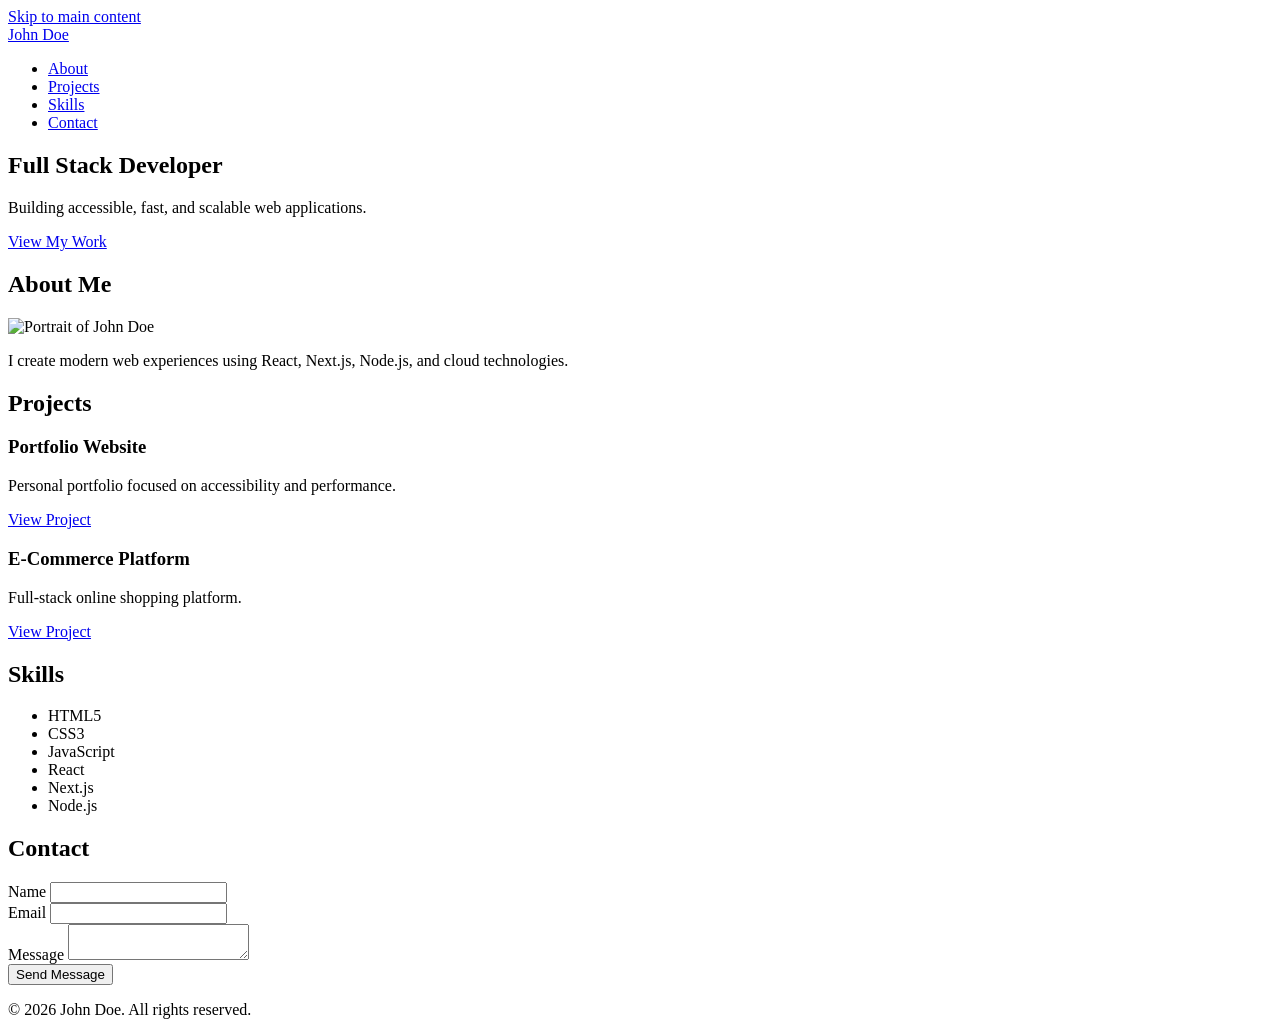
==== index.html @ a89cb79f "Create index.html for John Doe's portfolio This HTML file serves as a portfolio for John Doe, a Full" ====
<!DOCTYPE html>
<html lang="en">
<head>
    <meta charset="UTF-8">
    <meta
        name="viewport"
        content="width=device-width, initial-scale=1.0"
    >

    <title>John Doe | Full Stack Developer</title>

    <meta
        name="description"
        content="Portfolio of John Doe, Full Stack Developer specializing in modern web applications."
    >

    <link
        rel="canonical"
        href="https://johndoe.com/"
    >

    <!-- Open Graph -->
    <meta property="og:title" content="John Doe Portfolio">
    <meta property="og:description" content="Full Stack Developer Portfolio">
    <meta property="og:type" content="website">
    <meta property="og:url" content="https://johndoe.com/">

    <!-- Structured Data -->
    <script type="application/ld+json">
    {
      "@context":"https://schema.org",
      "@type":"Person",
      "name":"John Doe",
      "jobTitle":"Full Stack Developer",
      "url":"https://johndoe.com"
    }
    </script>
</head>

<body>

    <!-- Skip Link -->
    <a href="#main-content" class="skip-link">
        Skip to main content
    </a>

    <header>
        <div class="container">

            <a href="/" aria-label="Home">
                John Doe
            </a>

            <nav aria-label="Primary Navigation">
                <ul>
                    <li><a href="#about">About</a></li>
                    <li><a href="#projects">Projects</a></li>
                    <li><a href="#skills">Skills</a></li>
                    <li><a href="#contact">Contact</a></li>
                </ul>
            </nav>

        </div>
    </header>

    <main id="main-content">

        <!-- Hero -->
        <section aria-labelledby="hero-title">
            <h1 id="hero-title">
                Full Stack Developer
            </h1>

            <p>
                Building accessible, fast, and scalable web applications.
            </p>

            <a href="#projects">
                View My Work
            </a>
        </section>

        <!-- About -->
        <section id="about" aria-labelledby="about-title">
            <h2 id="about-title">About Me</h2>

            <img
                src="profile.jpg"
                alt="Portrait of John Doe"
                width="300"
                height="300"
            >

            <p>
                I create modern web experiences using React,
                Next.js, Node.js, and cloud technologies.
            </p>
        </section>

        <!-- Projects -->
        <section id="projects" aria-labelledby="projects-title">
            <h2 id="projects-title">Projects</h2>

            <article>
                <h3>Portfolio Website</h3>

                <p>
                    Personal portfolio focused on accessibility
                    and performance.
                </p>

                <a
                    href="https://example.com"
                    target="_blank"
                    rel="noopener noreferrer"
                    aria-label="View Portfolio Website project"
                >
                    View Project
                </a>
            </article>

            <article>
                <h3>E-Commerce Platform</h3>

                <p>
                    Full-stack online shopping platform.
                </p>

                <a
                    href="https://example.com"
                    target="_blank"
                    rel="noopener noreferrer"
                    aria-label="View E-Commerce Platform project"
                >
                    View Project
                </a>
            </article>
        </section>

        <!-- Skills -->
        <section id="skills" aria-labelledby="skills-title">
            <h2 id="skills-title">Skills</h2>

            <ul>
                <li>HTML5</li>
                <li>CSS3</li>
                <li>JavaScript</li>
                <li>React</li>
                <li>Next.js</li>
                <li>Node.js</li>
            </ul>
        </section>

        <!-- Contact -->
        <section id="contact" aria-labelledby="contact-title">
            <h2 id="contact-title">Contact</h2>

            <form>
                <div>
                    <label for="name">Name</label>
                    <input
                        id="name"
                        name="name"
                        type="text"
                        required
                    >
                </div>

                <div>
                    <label for="email">Email</label>
                    <input
                        id="email"
                        name="email"
                        type="email"
                        required
                    >
                </div>

                <div>
                    <label for="message">Message</label>
                    <textarea
                        id="message"
                        name="message"
                        required
                    ></textarea>
                </div>

                <button type="submit">
                    Send Message
                </button>
            </form>
        </section>

    </main>

    <footer>
        <p>
            © 2026 John Doe. All rights reserved.
        </p>
    </footer>

</body>
</html>
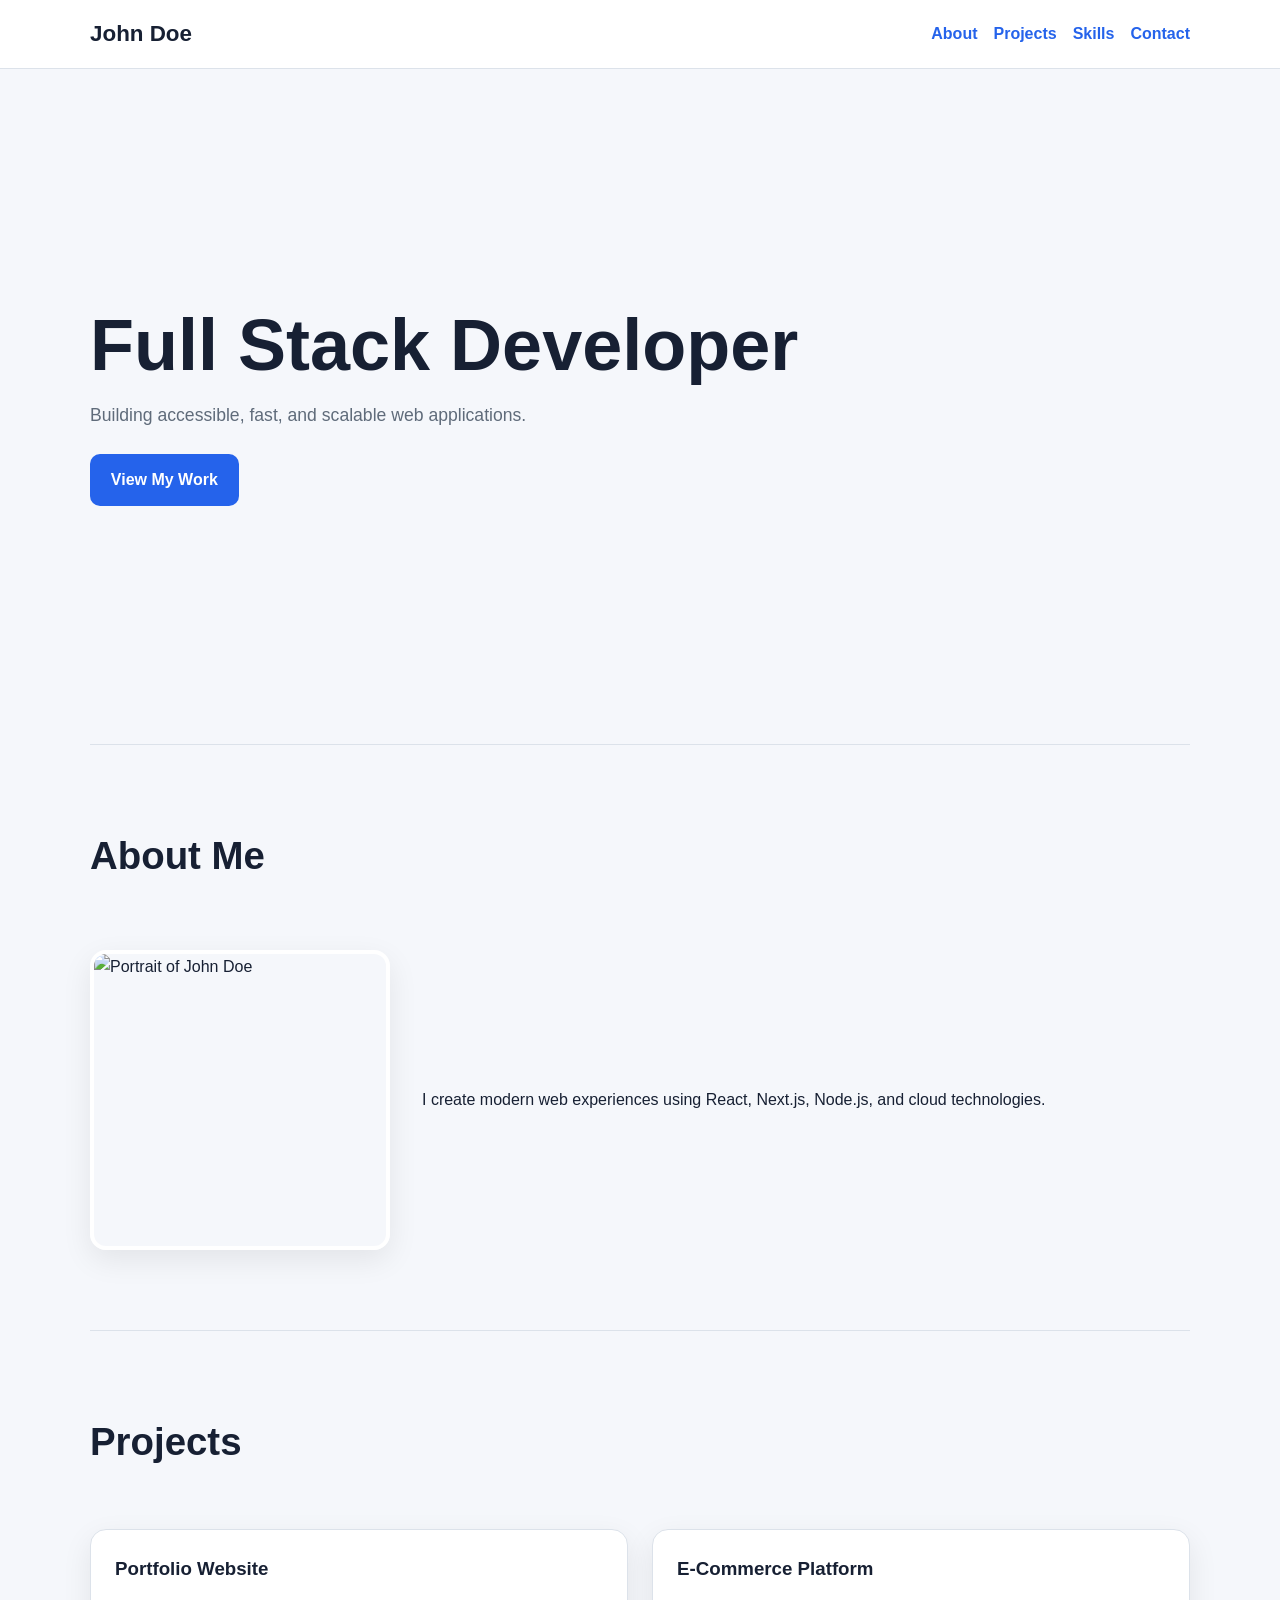
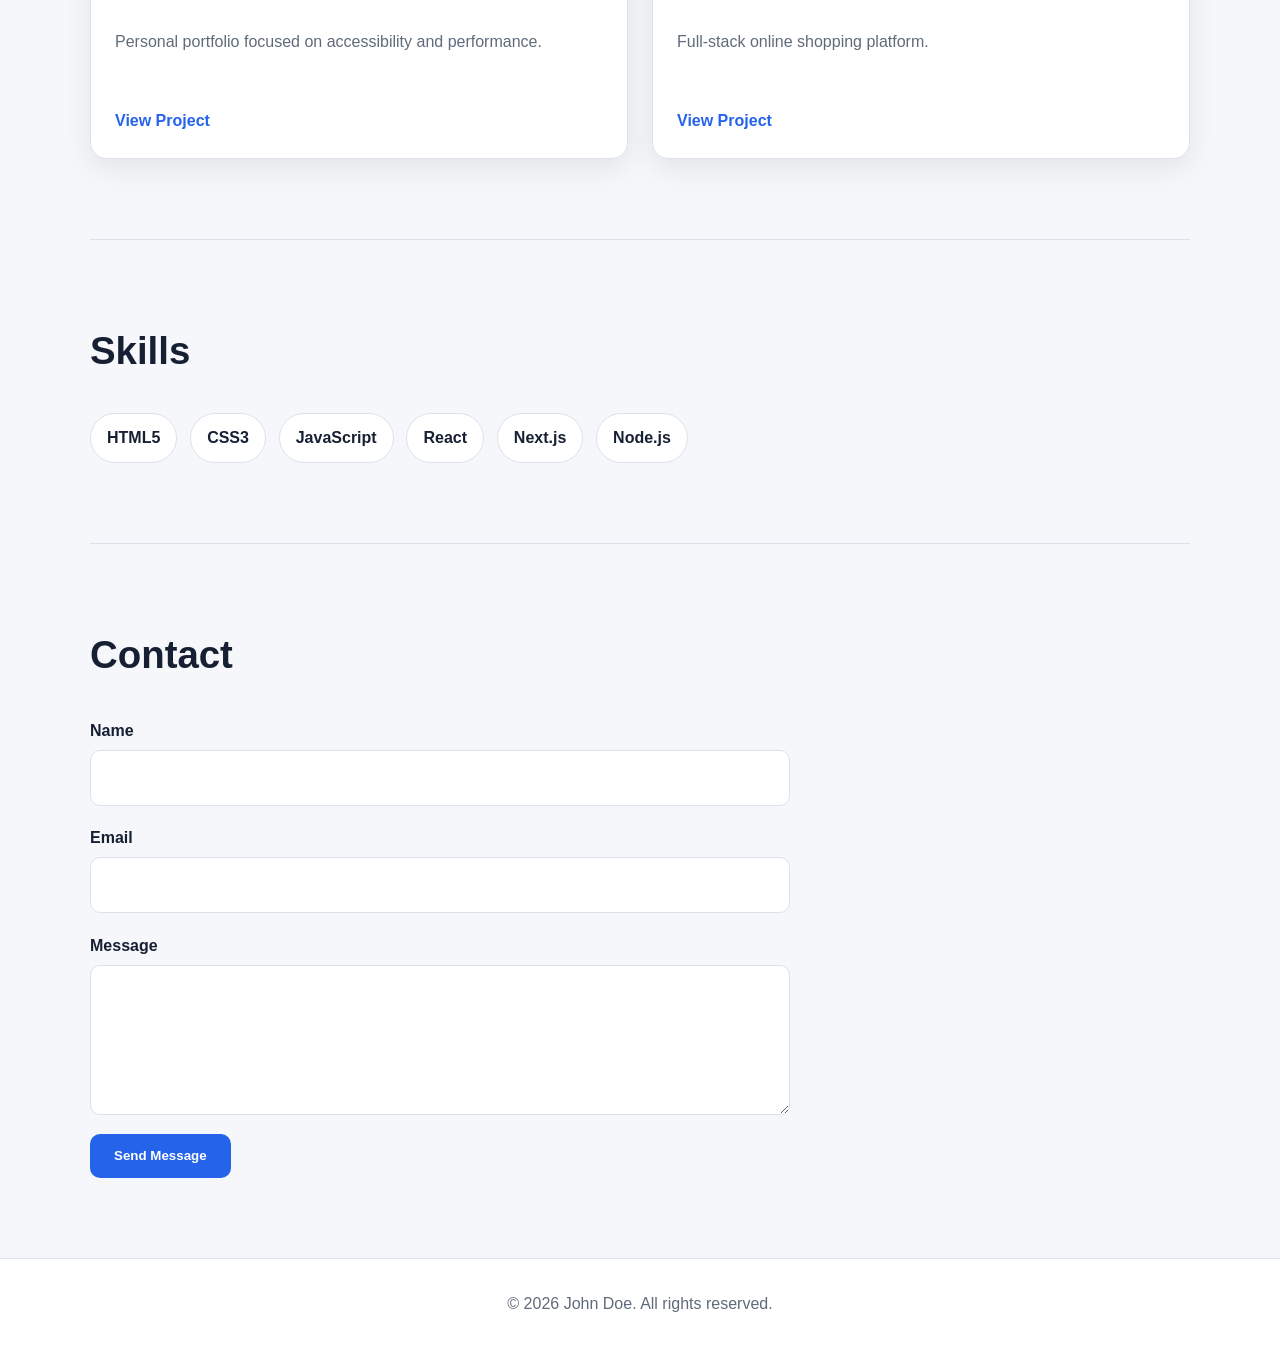
==== commit d631679f: "Fix HTML syntax for viewport meta tag" ====
--- a/index.html
+++ b/index.html
@@ -4,8 +4,8 @@
     <meta charset="UTF-8">
     <meta
         name="viewport"
-        content="width=device-width, initial-scale=1.0"
-    >
+        content="width=device-width, initial-scale=1.0">
+        <link rel="stylesheet" href="style.css">
 
     <title>John Doe | Full Stack Developer</title>
 
--- a/style.css
+++ b/style.css
@@ -0,0 +1,334 @@
+
+:root {
+    --bg-color: #f5f7fb;
+    --surface-color: #ffffff;
+    --text-color: #172033;
+    --muted-color: #5f6b7a;
+    --primary-color: #2563eb;
+    --primary-dark: #1d4ed8;
+    --border-color: #dce2ea;
+    --shadow: 0 10px 30px rgba(0, 0, 0, 0.08);
+    --radius: 16px;
+    --max-width: 1100px;
+}
+
+@media (prefers-color-scheme: dark) {
+    :root {
+        --bg-color: #0f172a;
+        --surface-color: #1e293b;
+        --text-color: #f1f5f9;
+        --muted-color: #cbd5e1;
+        --primary-color: #60a5fa;
+        --primary-dark: #93c5fd;
+        --border-color: #334155;
+        --shadow: 0 10px 30px rgba(0, 0, 0, 0.3);
+    }
+}
+
+* {
+    box-sizing: border-box;
+    margin: 0;
+    padding: 0;
+}
+
+html {
+    scroll-behavior: smooth;
+}
+
+body {
+    font-family: Arial, Helvetica, sans-serif;
+    background: var(--bg-color);
+    color: var(--text-color);
+    line-height: 1.6;
+}
+
+a {
+    color: var(--primary-color);
+    text-decoration: none;
+}
+
+a:hover {
+    color: var(--primary-dark);
+}
+
+img {
+    max-width: 100%;
+    height: auto;
+    display: block;
+}
+
+.container {
+    width: min(92%, var(--max-width));
+    margin-inline: auto;
+}
+
+.skip-link {
+    position: absolute;
+    left: -9999px;
+}
+
+.skip-link:focus {
+    left: 1rem;
+    top: 1rem;
+    background: var(--surface-color);
+    padding: 0.75rem 1rem;
+    z-index: 1000;
+}
+
+header {
+    background: var(--surface-color);
+    border-bottom: 1px solid var(--border-color);
+    position: sticky;
+    top: 0;
+    z-index: 100;
+}
+
+header .container {
+    width: min(92%, var(--max-width));
+    margin-inline: auto;
+
+    display: flex;
+    flex-direction: column;
+    align-items: center;
+    gap: 1rem;
+
+    padding: 1rem 0;
+}
+
+header > .container > a {
+    font-size: 1.4rem;
+    font-weight: 700;
+    color: var(--text-color);
+}
+
+nav ul {
+    list-style: none;
+    display: flex;
+    flex-wrap: wrap;
+    justify-content: center;
+    gap: 1rem;
+}
+
+nav a {
+    font-weight: 600;
+}
+
+main {
+    width: min(92%, var(--max-width));
+    margin-inline: auto;
+}
+
+main > section:first-child {
+    min-height: 70vh;
+
+    display: flex;
+    flex-direction: column;
+    justify-content: center;
+    align-items: flex-start;
+
+    padding: 5rem 0;
+}
+
+main > section:first-child h1 {
+    font-size: clamp(2.3rem, 8vw, 4.5rem);
+    line-height: 1.1;
+    margin-bottom: 1rem;
+}
+
+main > section:first-child p {
+    max-width: 650px;
+    color: var(--muted-color);
+    font-size: 1.1rem;
+    margin-bottom: 1.5rem;
+}
+
+main > section:first-child a {
+    display: inline-block;
+    background: var(--primary-color);
+    color: white;
+    padding: 0.85rem 1.3rem;
+    border-radius: 10px;
+    font-weight: 700;
+    transition: 0.3s;
+}
+
+main > section:first-child a:hover {
+    background: var(--primary-dark);
+    transform: translateY(-2px);
+}
+
+main > section:not(:first-child) {
+    padding: 5rem 0;
+    border-top: 1px solid var(--border-color);
+}
+
+h2 {
+    font-size: 2rem;
+    margin-bottom: 2rem;
+}
+
+h3 {
+    margin-bottom: 0.7rem;
+}
+
+#about {
+    display: grid;
+    grid-template-columns: 1fr;
+    gap: 2rem;
+}
+
+#about h2 {
+    grid-column: 1 / -1;
+}
+
+#about img {
+    width: 100%;
+    max-width: 300px;
+    border-radius: var(--radius);
+    box-shadow: var(--shadow);
+    border: 4px solid var(--surface-color);
+}
+
+#projects {
+    display: grid;
+    grid-template-columns: 1fr;
+    gap: 1.5rem;
+}
+
+#projects h2 {
+    grid-column: 1 / -1;
+}
+
+#projects article {
+    background: var(--surface-color);
+    border: 1px solid var(--border-color);
+    border-radius: var(--radius);
+    padding: 1.5rem;
+
+    display: flex;
+    flex-direction: column;
+    justify-content: space-between;
+
+    box-shadow: var(--shadow);
+    transition: transform 0.3s, box-shadow 0.3s;
+}
+
+#projects article:hover {
+    transform: translateY(-6px);
+}
+
+#projects article p {
+    color: var(--muted-color);
+    margin-bottom: 1.2rem;
+}
+
+#projects article a {
+    font-weight: 700;
+}
+#skills ul {
+    list-style: none;
+
+    display: flex;
+    flex-wrap: wrap;
+    gap: 0.8rem;
+}
+
+#skills li {
+    background: var(--surface-color);
+    border: 1px solid var(--border-color);
+    padding: 0.7rem 1rem;
+    border-radius: 999px;
+    font-weight: 600;
+}
+
+#contact form {
+    display: flex;
+    flex-direction: column;
+    gap: 1.2rem;
+    max-width: 700px;
+}
+
+#contact form div {
+    display: flex;
+    flex-direction: column;
+    gap: 0.4rem;
+}
+
+label {
+    font-weight: 700;
+}
+
+input,
+textarea {
+    width: 100%;
+    padding: 0.9rem;
+    border: 1px solid var(--border-color);
+    border-radius: 10px;
+    background: var(--surface-color);
+    color: var(--text-color);
+    font: inherit;
+}
+
+textarea {
+    min-height: 150px;
+    resize: vertical;
+}
+
+button {
+    width: fit-content;
+    border: none;
+    border-radius: 10px;
+    background: var(--primary-color);
+    color: white;
+    padding: 0.9rem 1.5rem;
+    font-weight: 700;
+    cursor: pointer;
+    transition: 0.3s;
+}
+
+button:hover {
+    background: var(--primary-dark);
+    transform: translateY(-2px);
+}
+footer {
+    text-align: center;
+    padding: 2rem;
+    background: var(--surface-color);
+    border-top: 1px solid var(--border-color);
+    color: var(--muted-color);
+}
+
+@media (min-width: 600px) {
+
+    header .container {
+        flex-direction: row;
+        justify-content: space-between;
+    }
+
+    #about {
+        grid-template-columns: 300px 1fr;
+        align-items: center;
+    }
+
+    #projects {
+        grid-template-columns: repeat(2, 1fr);
+    }
+}
+@media (min-width: 900px) {
+
+    main > section:first-child {
+        min-height: 75vh;
+    }
+
+    #projects {
+        grid-template-columns: repeat(2, 1fr);
+    }
+
+    #projects article {
+        min-height: 230px;
+    }
+
+    h2 {
+        font-size: 2.4rem;
+    }
+}
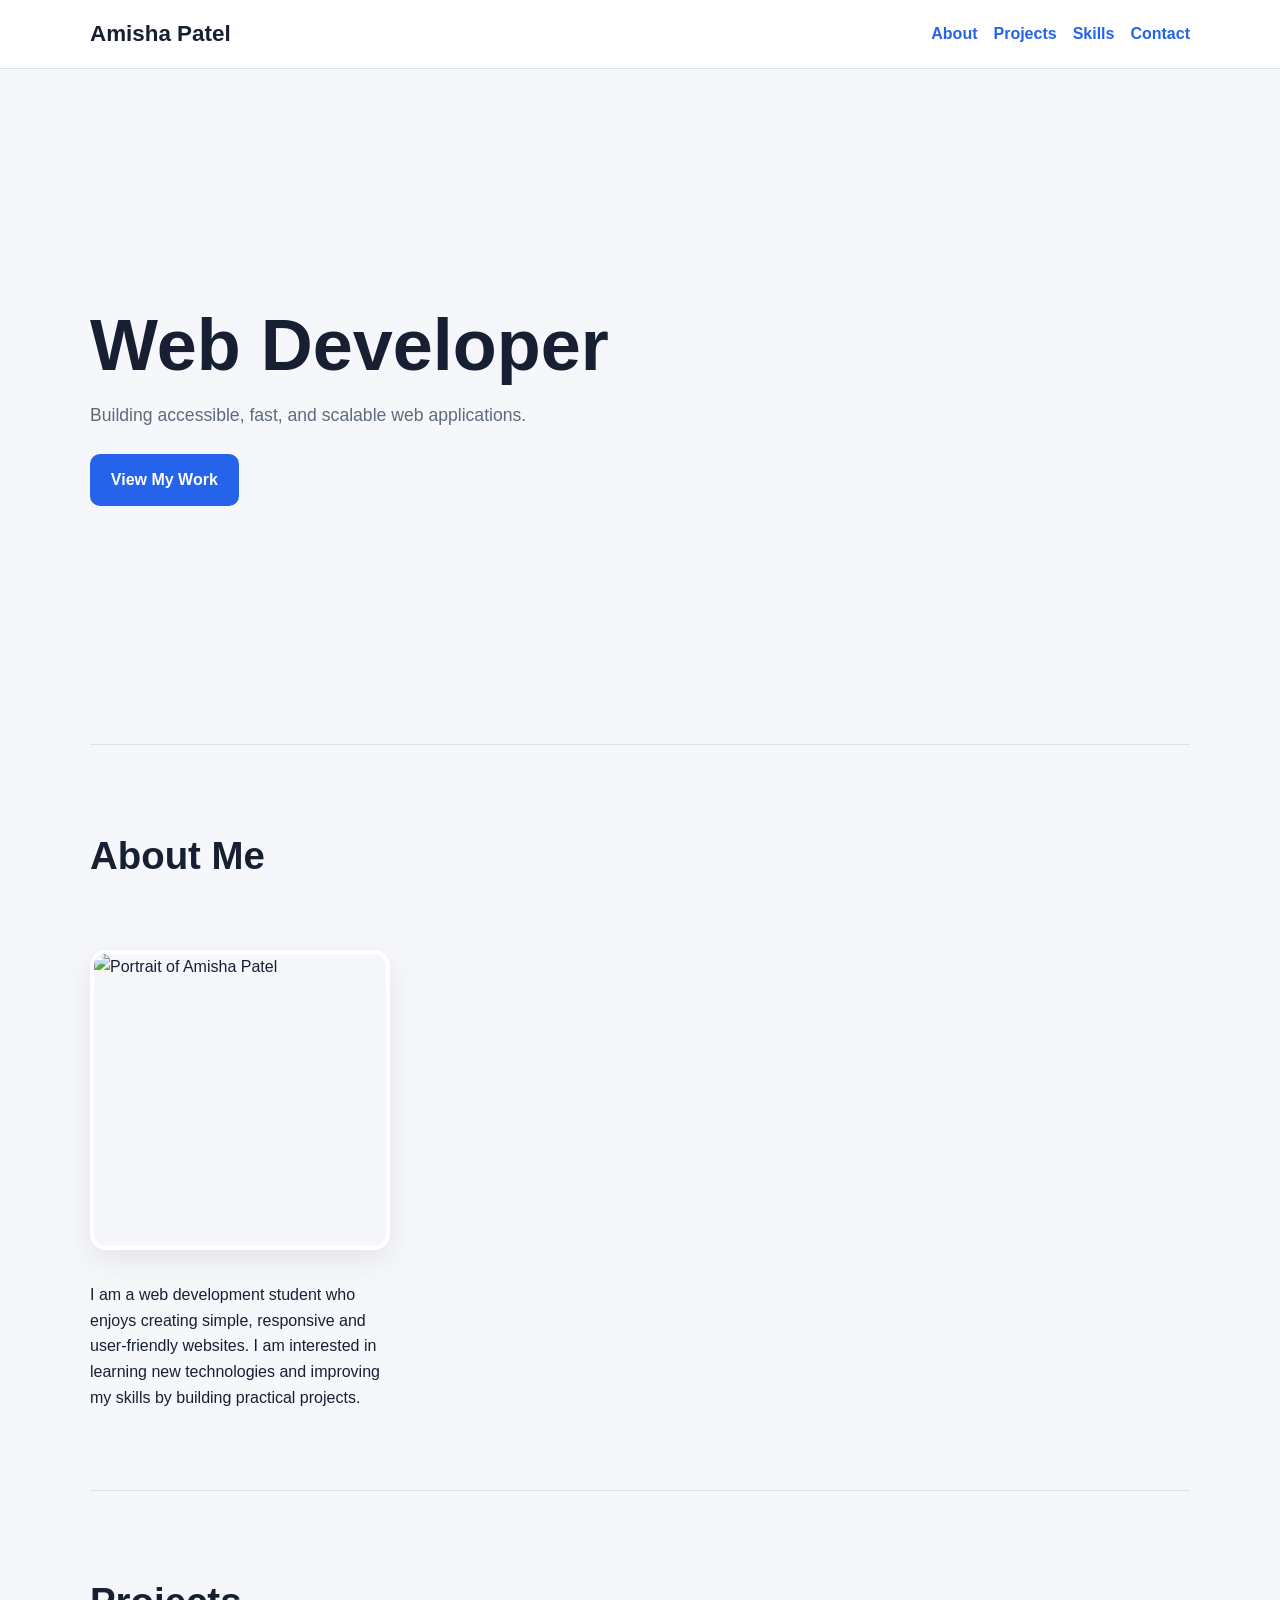
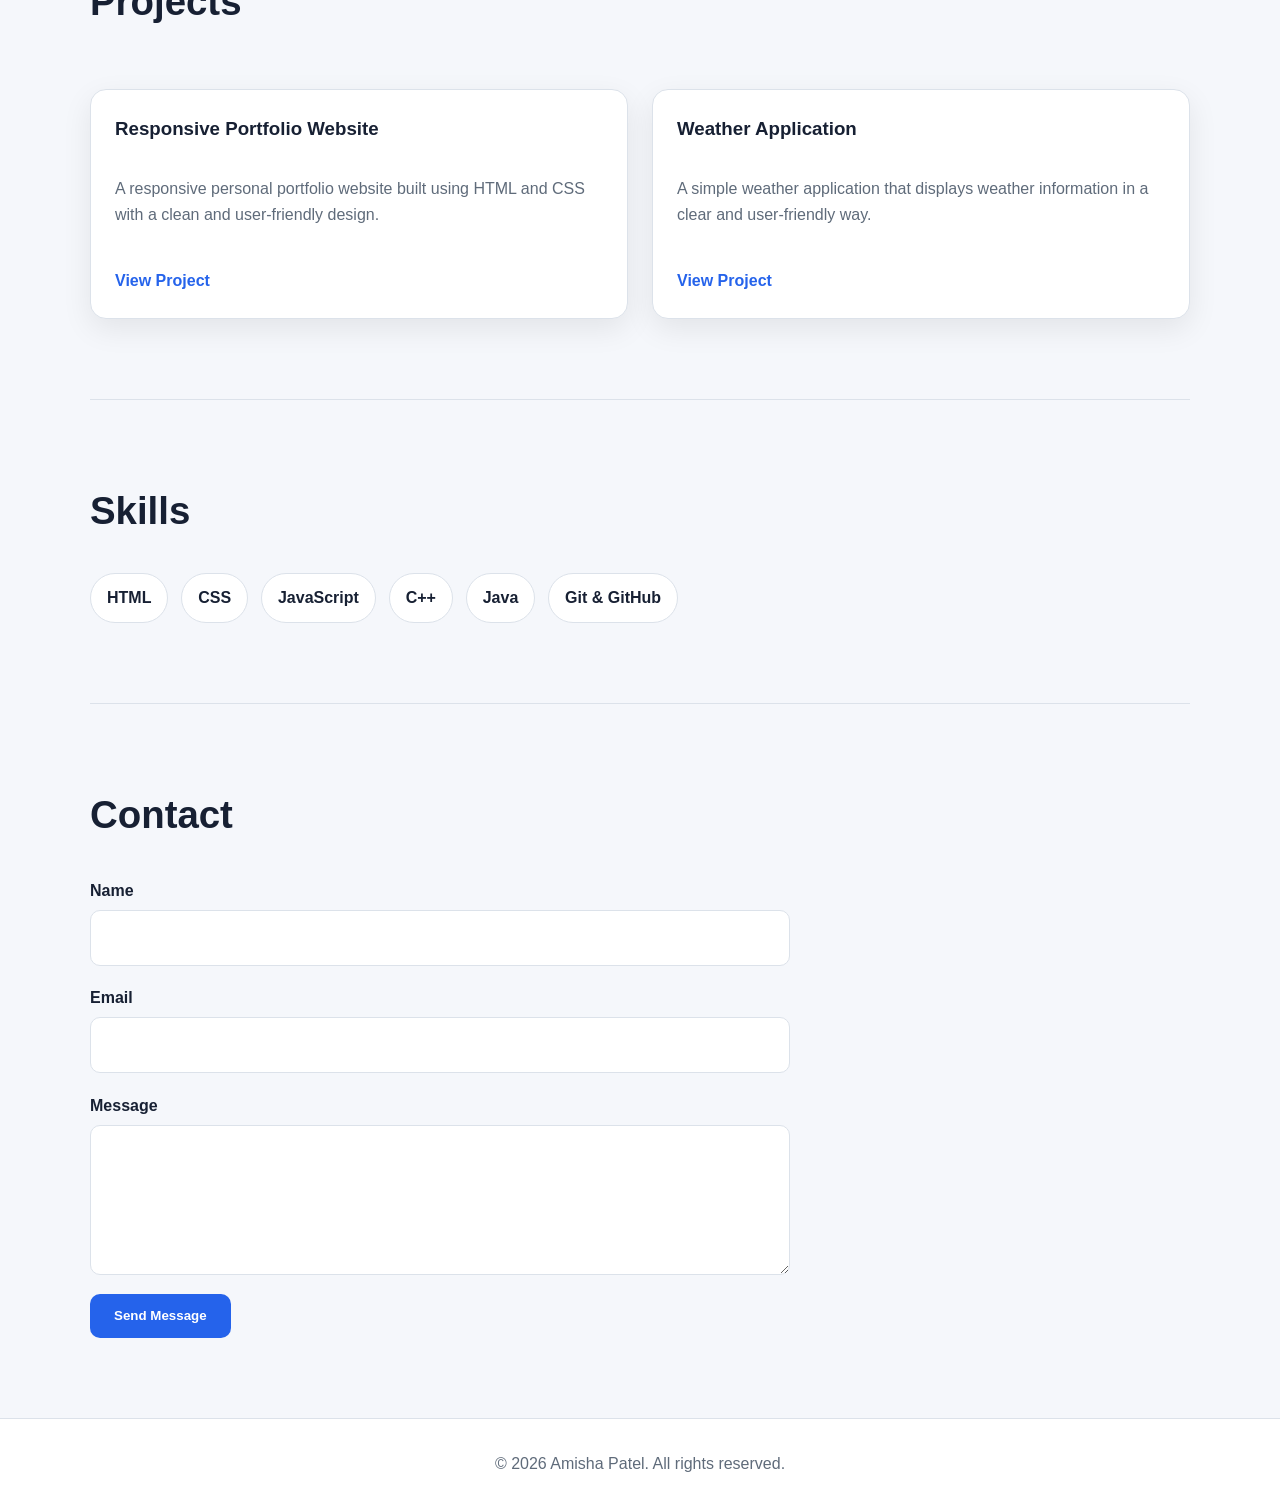
==== commit 097e0714: "Update portfolio details from John Doe to Amisha Patel" ====
--- a/index.html
+++ b/index.html
@@ -7,11 +7,11 @@
         content="width=device-width, initial-scale=1.0">
         <link rel="stylesheet" href="style.css">
 
-    <title>John Doe | Full Stack Developer</title>
+    <title>Amisha Patel | Web Developer</title>
 
     <meta
         name="description"
-        content="Portfolio of John Doe, Full Stack Developer specializing in modern web applications."
+        content="Portfolio of Amisha Patel, Web Developer interested in responsive and user-friendly websites."
     >
 
     <link
@@ -20,8 +20,8 @@
     >
 
     <!-- Open Graph -->
-    <meta property="og:title" content="John Doe Portfolio">
-    <meta property="og:description" content="Full Stack Developer Portfolio">
+    <meta property="og:title" content="Amisha Patel Portfolio">
+    <meta property="og:description" content="Web Developer Portfolio">
     <meta property="og:type" content="website">
     <meta property="og:url" content="https://johndoe.com/">
 
@@ -30,8 +30,8 @@
     {
       "@context":"https://schema.org",
       "@type":"Person",
-      "name":"John Doe",
-      "jobTitle":"Full Stack Developer",
+      "name":"Amisha Patel",
+      "jobTitle":"Web Developer",
       "url":"https://johndoe.com"
     }
     </script>
@@ -48,7 +48,7 @@
         <div class="container">
 
             <a href="/" aria-label="Home">
-                John Doe
+                Amisha Patel
             </a>
 
             <nav aria-label="Primary Navigation">
@@ -68,7 +68,7 @@
         <!-- Hero -->
         <section aria-labelledby="hero-title">
             <h1 id="hero-title">
-                Full Stack Developer
+                Web Developer
             </h1>
 
             <p>
@@ -86,14 +86,18 @@
 
             <img
                 src="profile.jpg"
-                alt="Portrait of John Doe"
+                alt="Portrait of Amisha Patel"
                 width="300"
                 height="300"
             >
 
             <p>
-                I create modern web experiences using React,
-                Next.js, Node.js, and cloud technologies.
+               <p>
+    I am a web development student who enjoys creating
+    simple, responsive and user-friendly websites. I am
+    interested in learning new technologies and improving
+    my skills by building practical projects.
+</p>
             </p>
         </section>
 
@@ -102,13 +106,11 @@
             <h2 id="projects-title">Projects</h2>
 
             <article>
-                <h3>Portfolio Website</h3>
-
-                <p>
-                    Personal portfolio focused on accessibility
-                    and performance.
-                </p>
-
+               <h3>Responsive Portfolio Website</h3>
+<p>
+    A responsive personal portfolio website built using
+    HTML and CSS with a clean and user-friendly design.
+</p>
                 <a
                     href="https://example.com"
                     target="_blank"
@@ -120,11 +122,11 @@
             </article>
 
             <article>
-                <h3>E-Commerce Platform</h3>
-
-                <p>
-                    Full-stack online shopping platform.
-                </p>
+               <h3>Weather Application</h3>
+<p>
+    A simple weather application that displays weather
+    information in a clear and user-friendly way.
+</p>
 
                 <a
                     href="https://example.com"
@@ -141,14 +143,14 @@
         <section id="skills" aria-labelledby="skills-title">
             <h2 id="skills-title">Skills</h2>
 
-            <ul>
-                <li>HTML5</li>
-                <li>CSS3</li>
-                <li>JavaScript</li>
-                <li>React</li>
-                <li>Next.js</li>
-                <li>Node.js</li>
-            </ul>
+           <ul>
+    <li>HTML</li>
+    <li>CSS</li>
+    <li>JavaScript</li>
+    <li>C++</li>
+    <li>Java</li>
+    <li>Git & GitHub</li>
+</ul>
         </section>
 
         <!-- Contact -->
@@ -195,7 +197,7 @@
 
     <footer>
         <p>
-            © 2026 John Doe. All rights reserved.
+            © 2026 Amisha Patel. All rights reserved.
         </p>
     </footer>
 
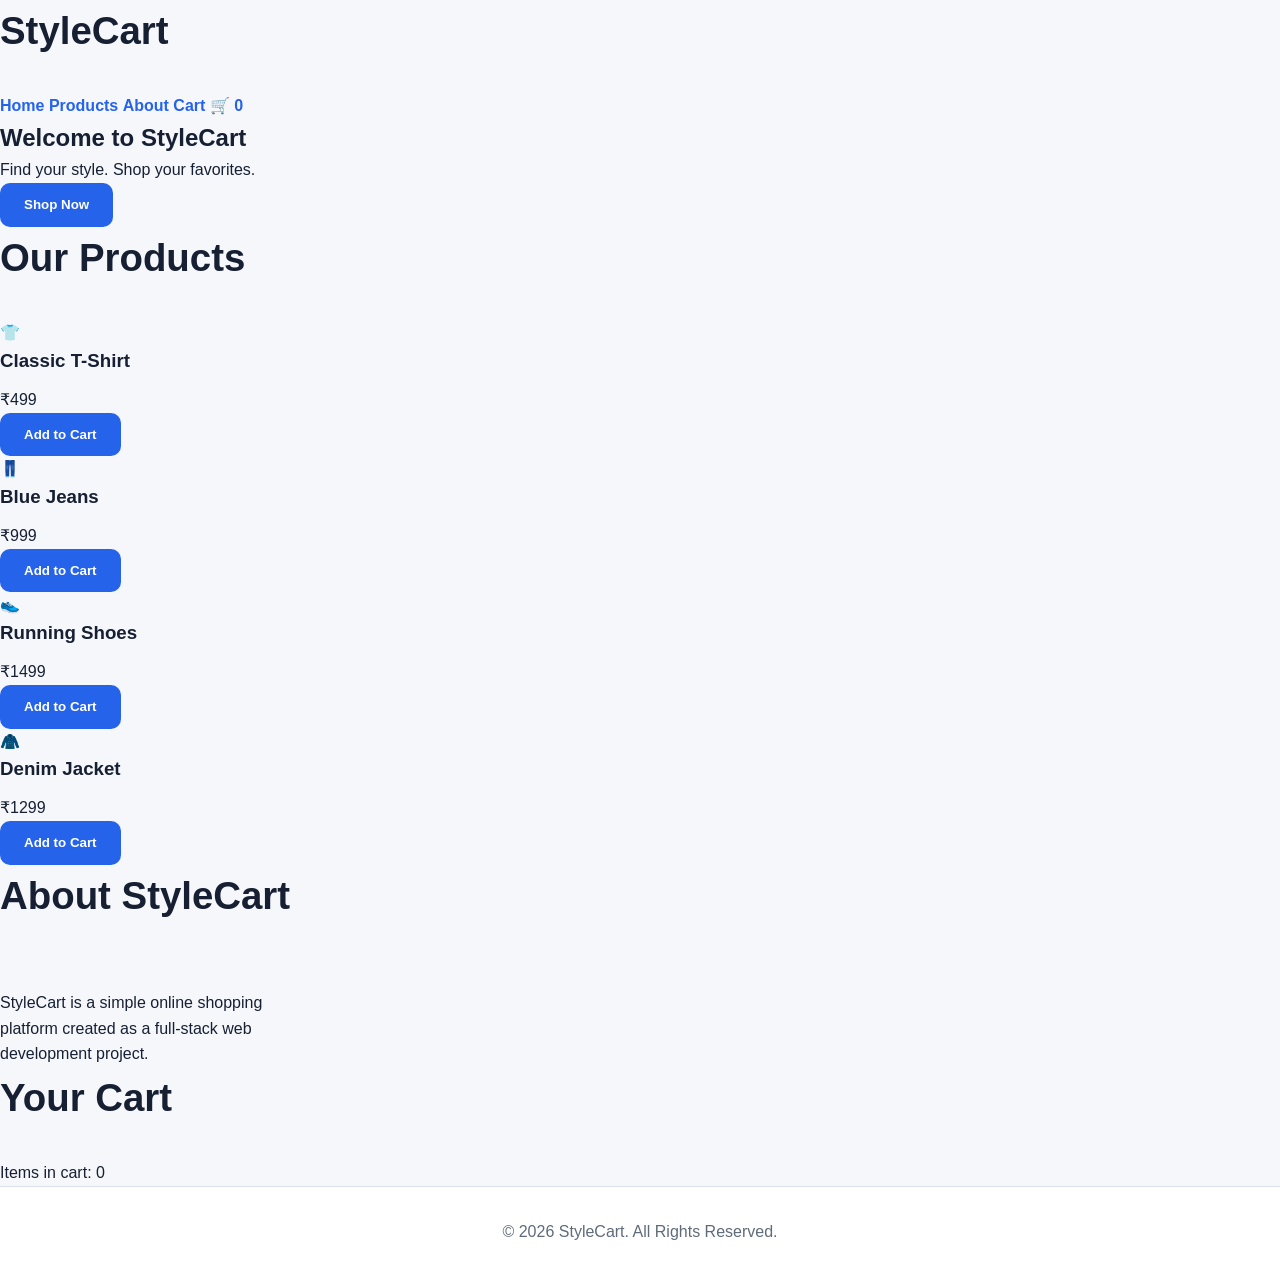
==== commit cbc594fe: "Refactor index.html for StyleCart online store Updated the website from Amisha Patel's portfolio to " ====
--- a/index.html
+++ b/index.html
@@ -2,204 +2,84 @@
 <html lang="en">
 <head>
     <meta charset="UTF-8">
-    <meta
-        name="viewport"
-        content="width=device-width, initial-scale=1.0">
-        <link rel="stylesheet" href="style.css">
-
-    <title>Amisha Patel | Web Developer</title>
-
-    <meta
-        name="description"
-        content="Portfolio of Amisha Patel, Web Developer interested in responsive and user-friendly websites."
-    >
-
-    <link
-        rel="canonical"
-        href="https://johndoe.com/"
-    >
-
-    <!-- Open Graph -->
-    <meta property="og:title" content="Amisha Patel Portfolio">
-    <meta property="og:description" content="Web Developer Portfolio">
-    <meta property="og:type" content="website">
-    <meta property="og:url" content="https://johndoe.com/">
-
-    <!-- Structured Data -->
-    <script type="application/ld+json">
-    {
-      "@context":"https://schema.org",
-      "@type":"Person",
-      "name":"Amisha Patel",
-      "jobTitle":"Web Developer",
-      "url":"https://johndoe.com"
-    }
-    </script>
+    <meta name="viewport" content="width=device-width, initial-scale=1.0">
+    <title>StyleCart - Online Store</title>
+    <link rel="stylesheet" href="style.css">
 </head>
 
 <body>
 
-    <!-- Skip Link -->
-    <a href="#main-content" class="skip-link">
-        Skip to main content
-    </a>
+    <nav>
+        <h2>StyleCart</h2>
 
-    <header>
-        <div class="container">
+        <div class="nav-links">
+            <a href="#home">Home</a>
+            <a href="#products">Products</a>
+            <a href="#about">About</a>
+            <a href="#cart">Cart 🛒 <span id="cart-count">0</span></a>
+        </div>
+    </nav>
 
-            <a href="/" aria-label="Home">
-                Amisha Patel
-            </a>
+    <section id="home" class="hero">
+        <h1>Welcome to StyleCart</h1>
+        <p>Find your style. Shop your favorites.</p>
+        <button onclick="showProducts()">Shop Now</button>
+    </section>
 
-            <nav aria-label="Primary Navigation">
-                <ul>
-                    <li><a href="#about">About</a></li>
-                    <li><a href="#projects">Projects</a></li>
-                    <li><a href="#skills">Skills</a></li>
-                    <li><a href="#contact">Contact</a></li>
-                </ul>
-            </nav>
+    <section id="products">
+        <h2>Our Products</h2>
+
+        <div class="product-container">
+
+            <div class="product-card">
+                <div class="product-image">👕</div>
+                <h3>Classic T-Shirt</h3>
+                <p>₹499</p>
+                <button onclick="addToCart()">Add to Cart</button>
+            </div>
+
+            <div class="product-card">
+                <div class="product-image">👖</div>
+                <h3>Blue Jeans</h3>
+                <p>₹999</p>
+                <button onclick="addToCart()">Add to Cart</button>
+            </div>
+
+            <div class="product-card">
+                <div class="product-image">👟</div>
+                <h3>Running Shoes</h3>
+                <p>₹1499</p>
+                <button onclick="addToCart()">Add to Cart</button>
+            </div>
+
+            <div class="product-card">
+                <div class="product-image">🧥</div>
+                <h3>Denim Jacket</h3>
+                <p>₹1299</p>
+                <button onclick="addToCart()">Add to Cart</button>
+            </div>
 
         </div>
-    </header>
+    </section>
 
-    <main id="main-content">
+    <section id="about">
+        <h2>About StyleCart</h2>
+        <p>
+            StyleCart is a simple online shopping platform
+            created as a full-stack web development project.
+        </p>
+    </section>
 
-        <!-- Hero -->
-        <section aria-labelledby="hero-title">
-            <h1 id="hero-title">
-                Web Developer
-            </h1>
-
-            <p>
-                Building accessible, fast, and scalable web applications.
-            </p>
-
-            <a href="#projects">
-                View My Work
-            </a>
-        </section>
-
-        <!-- About -->
-        <section id="about" aria-labelledby="about-title">
-            <h2 id="about-title">About Me</h2>
-
-            <img
-                src="profile.jpg"
-                alt="Portrait of Amisha Patel"
-                width="300"
-                height="300"
-            >
-
-            <p>
-               <p>
-    I am a web development student who enjoys creating
-    simple, responsive and user-friendly websites. I am
-    interested in learning new technologies and improving
-    my skills by building practical projects.
-</p>
-            </p>
-        </section>
-
-        <!-- Projects -->
-        <section id="projects" aria-labelledby="projects-title">
-            <h2 id="projects-title">Projects</h2>
-
-            <article>
-               <h3>Responsive Portfolio Website</h3>
-<p>
-    A responsive personal portfolio website built using
-    HTML and CSS with a clean and user-friendly design.
-</p>
-                <a
-                    href="https://example.com"
-                    target="_blank"
-                    rel="noopener noreferrer"
-                    aria-label="View Portfolio Website project"
-                >
-                    View Project
-                </a>
-            </article>
-
-            <article>
-               <h3>Weather Application</h3>
-<p>
-    A simple weather application that displays weather
-    information in a clear and user-friendly way.
-</p>
-
-                <a
-                    href="https://example.com"
-                    target="_blank"
-                    rel="noopener noreferrer"
-                    aria-label="View E-Commerce Platform project"
-                >
-                    View Project
-                </a>
-            </article>
-        </section>
-
-        <!-- Skills -->
-        <section id="skills" aria-labelledby="skills-title">
-            <h2 id="skills-title">Skills</h2>
-
-           <ul>
-    <li>HTML</li>
-    <li>CSS</li>
-    <li>JavaScript</li>
-    <li>C++</li>
-    <li>Java</li>
-    <li>Git & GitHub</li>
-</ul>
-        </section>
-
-        <!-- Contact -->
-        <section id="contact" aria-labelledby="contact-title">
-            <h2 id="contact-title">Contact</h2>
-
-            <form>
-                <div>
-                    <label for="name">Name</label>
-                    <input
-                        id="name"
-                        name="name"
-                        type="text"
-                        required
-                    >
-                </div>
-
-                <div>
-                    <label for="email">Email</label>
-                    <input
-                        id="email"
-                        name="email"
-                        type="email"
-                        required
-                    >
-                </div>
-
-                <div>
-                    <label for="message">Message</label>
-                    <textarea
-                        id="message"
-                        name="message"
-                        required
-                    ></textarea>
-                </div>
-
-                <button type="submit">
-                    Send Message
-                </button>
-            </form>
-        </section>
-
-    </main>
+    <section id="cart">
+        <h2>Your Cart</h2>
+        <p>Items in cart: <span id="cart-items">0</span></p>
+    </section>
 
     <footer>
-        <p>
-            © 2026 Amisha Patel. All rights reserved.
-        </p>
+        <p>© 2026 StyleCart. All Rights Reserved.</p>
     </footer>
+
+    <script src="script.js"></script>
 
 </body>
 </html>
